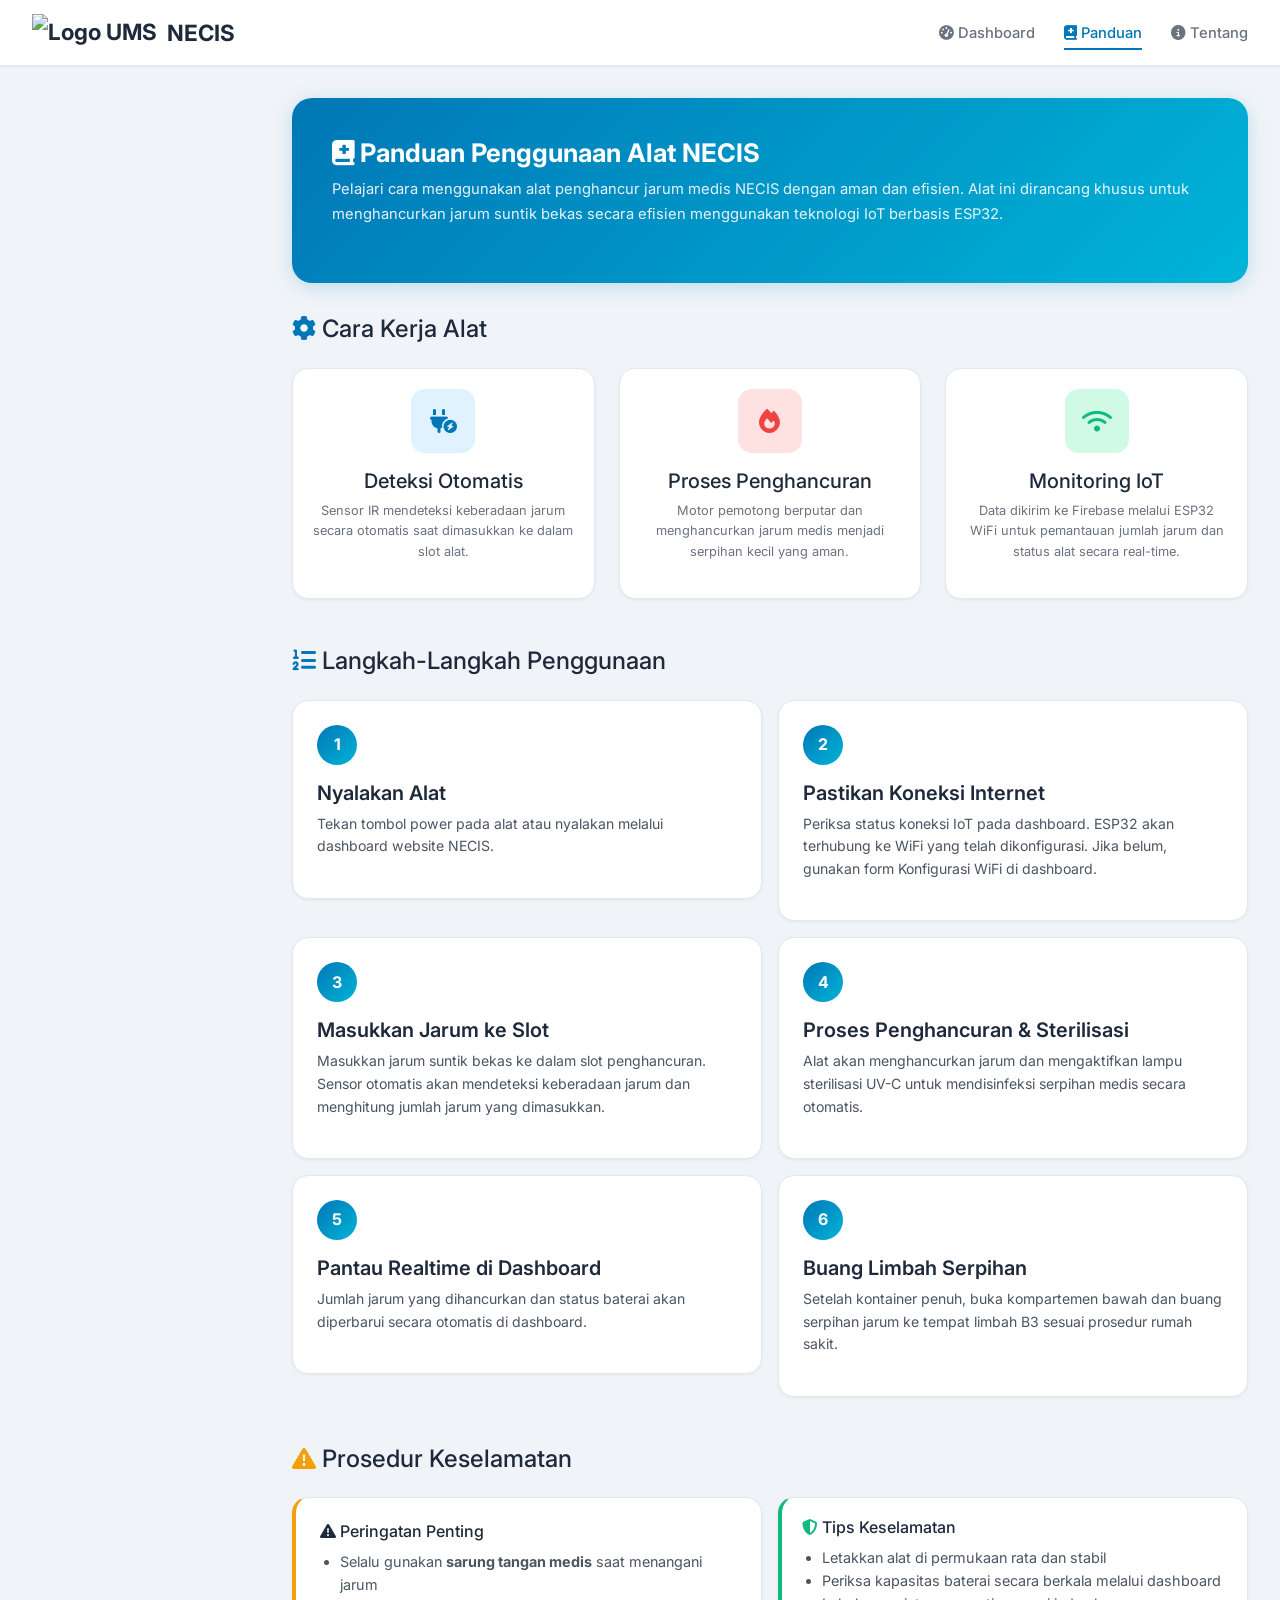
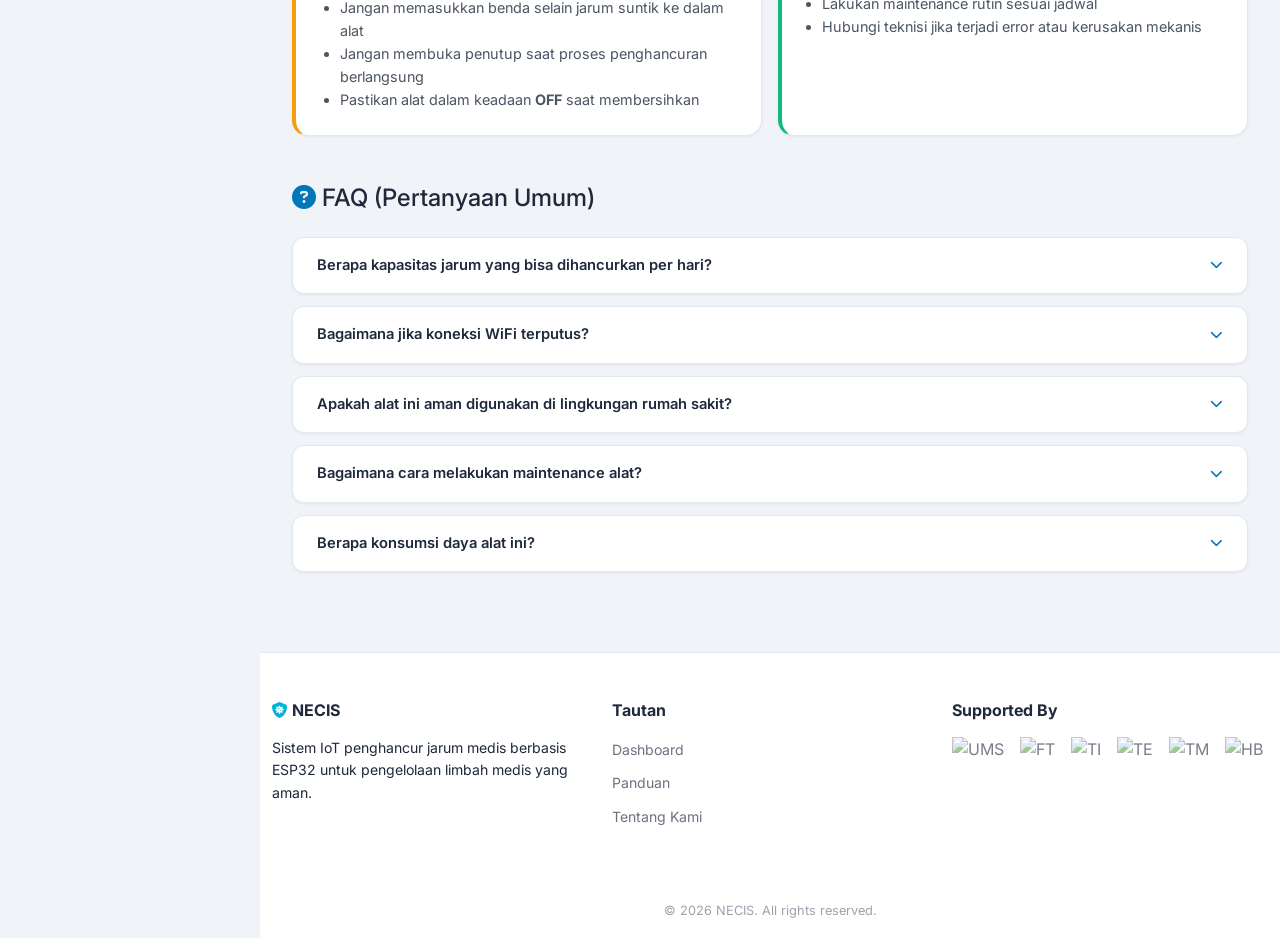
==== panduan.html @ d85d288e "Initial commit - NECIS IoT Dashboard PKM-KC UMS 2026" ====
<!DOCTYPE html>
<html lang="id">

<head>
    <meta charset="UTF-8">
    <meta name="viewport" content="width=device-width, initial-scale=1.0">
    <meta name="description" content="NECIS — Panduan penggunaan alat penghancur jarum medis.">
    <title>Panduan Penggunaan — NECIS</title>
    <link href="https://cdn.jsdelivr.net/npm/bootstrap@5.3.3/dist/css/bootstrap.min.css" rel="stylesheet">
    <link href="https://cdnjs.cloudflare.com/ajax/libs/font-awesome/6.5.1/css/all.min.css" rel="stylesheet">
    <link href="css/style.css" rel="stylesheet">
</head>

<body>

    <!-- NAVBAR -->
    <nav class="sg-navbar">
        <a class="sg-brand" href="index.html">
            <img src="assets/logo ums.webp" alt="Logo UMS" class="logo-ums">
            NECIS
        </a>
        <button class="sg-hamburger" id="mobileNavToggle"><i class="fa-solid fa-bars"></i></button>
        <ul class="sg-nav-links">
            <li><a href="index.html"><i class="fa-solid fa-gauge-high"></i> Dashboard</a></li>
            <li><a href="panduan.html" class="active"><i class="fa-solid fa-book-medical"></i> Panduan</a></li>
            <li><a href="tentang.html"><i class="fa-solid fa-circle-info"></i> Tentang</a></li>
        </ul>
    </nav>

    <main class="sg-main-full">

        <!-- Hero -->
        <div class="hero-section">
            <h2><i class="fa-solid fa-book-medical"></i> Panduan Penggunaan Alat NECIS</h2>
            <p>Pelajari cara menggunakan alat penghancur jarum medis NECIS dengan aman dan efisien. Alat ini
                dirancang khusus untuk menghancurkan jarum suntik bekas secara efisien menggunakan teknologi IoT
                berbasis ESP32.</p>
        </div>

        <!-- How It Works -->
        <section class="mb-5">
            <h4 class="mb-4"><i class="fa-solid fa-gear" style="color:var(--primary);"></i> Cara Kerja Alat</h4>
            <div class="row g-4">
                <div class="col-md-4">
                    <div class="sg-card text-center h-100 observe-animate">
                        <div class="stat-icon blue mx-auto mb-3" style="width:64px;height:64px;font-size:1.5rem;"><i
                                class="fa-solid fa-plug-circle-bolt"></i></div>
                        <h5>Deteksi Otomatis</h5>
                        <p class="stat-label">Sensor IR mendeteksi keberadaan jarum secara otomatis saat dimasukkan ke
                            dalam slot alat.</p>
                    </div>
                </div>
                <div class="col-md-4">
                    <div class="sg-card text-center h-100 observe-animate">
                        <div class="stat-icon red mx-auto mb-3" style="width:64px;height:64px;font-size:1.5rem;"><i
                                class="fa-solid fa-fire"></i></div>
                        <h5>Proses Penghancuran</h5>
                        <p class="stat-label">Motor pemotong berputar dan menghancurkan jarum medis menjadi serpihan
                            kecil yang aman.</p>
                    </div>
                </div>
                <div class="col-md-4">
                    <div class="sg-card text-center h-100 observe-animate">
                        <div class="stat-icon green mx-auto mb-3" style="width:64px;height:64px;font-size:1.5rem;"><i
                                class="fa-solid fa-wifi"></i></div>
                        <h5>Monitoring IoT</h5>
                        <p class="stat-label">Data dikirim ke Firebase melalui ESP32 WiFi untuk pemantauan jumlah jarum
                            dan status alat secara real-time.</p>
                    </div>
                </div>
            </div>
        </section>

        <!-- Step by Step -->
        <section class="mb-5">
            <h4 class="mb-4"><i class="fa-solid fa-list-ol" style="color:var(--primary);"></i> Langkah-Langkah
                Penggunaan</h4>
            <div class="row g-3">
                <div class="col-lg-6">
                    <div class="step-card observe-animate">
                        <div class="step-number">1</div>
                        <h5>Nyalakan Alat</h5>
                        <p>Tekan tombol power pada alat atau nyalakan melalui dashboard website NECIS.</p>
                    </div>
                </div>
                <div class="col-lg-6">
                    <div class="step-card observe-animate">
                        <div class="step-number">2</div>
                        <h5>Pastikan Koneksi Internet</h5>
                        <p>Periksa status koneksi IoT pada dashboard. ESP32 akan terhubung ke WiFi yang telah
                            dikonfigurasi.
                            Jika belum, gunakan form Konfigurasi WiFi di dashboard.</p>
                    </div>
                </div>
                <div class="col-lg-6">
                    <div class="step-card observe-animate">
                        <div class="step-number">3</div>
                        <h5>Masukkan Jarum ke Slot</h5>
                        <p>Masukkan jarum suntik bekas ke dalam slot penghancuran. Sensor otomatis akan mendeteksi
                            keberadaan jarum dan menghitung jumlah jarum yang dimasukkan.</p>
                    </div>
                </div>
                <div class="col-lg-6">
                    <div class="step-card observe-animate">
                        <div class="step-number">4</div>
                        <h5>Proses Penghancuran & Sterilisasi</h5>
                        <p>Alat akan menghancurkan jarum dan mengaktifkan lampu sterilisasi UV-C untuk mendisinfeksi serpihan medis secara otomatis.</p>
                    </div>
                </div>
                <div class="col-lg-6">
                    <div class="step-card observe-animate">
                        <div class="step-number">5</div>
                        <h5>Pantau Realtime di Dashboard</h5>
                        <p>Jumlah jarum yang dihancurkan dan status baterai akan diperbarui secara otomatis di
                            dashboard.</p>
                    </div>
                </div>
                <div class="col-lg-6">
                    <div class="step-card observe-animate">
                        <div class="step-number">6</div>
                        <h5>Buang Limbah Serpihan</h5>
                        <p>Setelah kontainer penuh, buka kompartemen bawah dan buang serpihan jarum ke tempat limbah B3
                            sesuai prosedur rumah sakit.</p>
                    </div>
                </div>
            </div>
        </section>

        <!-- Safety -->
        <section class="mb-5">
            <h4 class="mb-4"><i class="fa-solid fa-triangle-exclamation" style="color:var(--warning);"></i> Prosedur
                Keselamatan</h4>
            <div class="row g-3">
                <div class="col-md-6">
                    <div class="safety-card h-100 observe-animate">
                        <h5 style="font-size:1rem;"><i class="fa-solid fa-exclamation-triangle"></i> Peringatan Penting
                        </h5>
                        <ul style="color:var(--gray-600);font-size:.9rem;margin:0;padding-left:20px;">
                            <li>Selalu gunakan <strong>sarung tangan medis</strong> saat menangani jarum</li>
                            <li>Jangan memasukkan benda selain jarum suntik ke dalam alat</li>
                            <li>Jangan membuka penutup saat proses penghancuran berlangsung</li>
                            <li>Pastikan alat dalam keadaan <strong>OFF</strong> saat membersihkan</li>
                        </ul>
                    </div>
                </div>
                <div class="col-md-6">
                    <div class="sg-card h-100 observe-animate" style="border-left:4px solid var(--success);">
                        <h5 style="font-size:1rem;"><i class="fa-solid fa-shield-halved"
                                style="color:var(--success);"></i> Tips Keselamatan</h5>
                        <ul style="color:var(--gray-600);font-size:.9rem;margin:0;padding-left:20px;">
                            <li>Letakkan alat di permukaan rata dan stabil</li>
                            <li>Periksa kapasitas baterai secara berkala melalui dashboard</li>
                            <li>Lakukan maintenance rutin sesuai jadwal</li>
                            <li>Hubungi teknisi jika terjadi error atau kerusakan mekanis</li>
                        </ul>
                    </div>
                </div>
            </div>
        </section>

        <!-- FAQ -->
        <section class="mb-5">
            <h4 class="mb-4"><i class="fa-solid fa-circle-question" style="color:var(--primary);"></i> FAQ (Pertanyaan
                Umum)</h4>
            <div id="faqContainer">
                <div class="faq-item observe-animate">
                    <button class="faq-question" onclick="toggleFaq(this)">
                        Berapa kapasitas jarum yang bisa dihancurkan per hari?
                        <i class="fa-solid fa-chevron-down"></i>
                    </button>
                    <div class="faq-answer">
                        Lorem ipsum dolor sit amet, consectetur adipiscing elit. Sed do eiusmod tempor incididunt ut labore et dolore magna aliqua. Ut enim ad minim veniam, quis nostrud exercitation ullamco laboris nisi ut aliquip ex ea commodo consequat.
                    </div>
                </div>
                <div class="faq-item observe-animate">
                    <button class="faq-question" onclick="toggleFaq(this)">
                        Bagaimana jika koneksi WiFi terputus?
                        <i class="fa-solid fa-chevron-down"></i>
                    </button>
                    <div class="faq-answer">
                        Lorem ipsum dolor sit amet, consectetur adipiscing elit. Duis aute irure dolor in reprehenderit in voluptate velit esse cillum dolore eu fugiat nulla pariatur. Excepteur sint occaecat cupidatat non proident.
                    </div>
                </div>
                <div class="faq-item observe-animate">
                    <button class="faq-question" onclick="toggleFaq(this)">
                        Apakah alat ini aman digunakan di lingkungan rumah sakit?
                        <i class="fa-solid fa-chevron-down"></i>
                    </button>
                    <div class="faq-answer">
                        Lorem ipsum dolor sit amet, consectetur adipiscing elit. Excepteur sint occaecat cupidatat non proident, sunt in culpa qui officia deserunt mollit anim id est laborum. Sed ut perspiciatis unde omnis iste natus error.
                    </div>
                </div>
                <div class="faq-item observe-animate">
                    <button class="faq-question" onclick="toggleFaq(this)">
                        Bagaimana cara melakukan maintenance alat?
                        <i class="fa-solid fa-chevron-down"></i>
                    </button>
                    <div class="faq-answer">
                        Lorem ipsum dolor sit amet, consectetur adipiscing elit. Ut enim ad minim veniam, quis nostrud exercitation ullamco laboris nisi ut aliquip ex ea commodo consequat. Duis aute irure dolor in reprehenderit.
                    </div>
                </div>
                <div class="faq-item observe-animate">
                    <button class="faq-question" onclick="toggleFaq(this)">
                        Berapa konsumsi daya alat ini?
                        <i class="fa-solid fa-chevron-down"></i>
                    </button>
                    <div class="faq-answer">
                        Lorem ipsum dolor sit amet, consectetur adipiscing elit. Integer nec odio. Praesent libero. Sed cursus ante dapibus diam. Sed nisi. Nulla quis sem at nibh elementum imperdiet. Duis sagittis ipsum.
                    </div>
                </div>
            </div>
        </section>

    </main>

    <!-- Footer -->
    <footer class="sg-footer">
        <div class="container">
            <div class="row">
                <div class="col-lg-4 mb-4">
                    <h5><i class="fa-solid fa-shield-virus" style="color:var(--accent);"></i> NECIS</h5>
                    <p style="font-size:.88rem;">Sistem IoT penghancur jarum medis berbasis ESP32 untuk
                        pengelolaan limbah medis yang aman.</p>
                </div>
                <div class="col-lg-4 mb-4">
                    <h5>Tautan</h5>
                    <ul class="footer-links">
                        <li><a href="index.html">Dashboard</a></li>
                        <li><a href="panduan.html">Panduan</a></li>
                        <li><a href="tentang.html">Tentang Kami</a></li>
                    </ul>
                </div>
                <div class="col-lg-4 mb-4">
                    <h5>Supported By</h5>
                    <div class="sponsor-logos">
                        <img src="assets/logo ums.webp" alt="UMS" class="sponsor-logo">
                        <img src="assets/LOGO FT.jpeg" alt="FT" class="sponsor-logo">
                        <img src="assets/TI LOGO CROP.jpeg" alt="TI" class="sponsor-logo">
                        <img src="assets/TE LOGO CROP.jpeg" alt="TE" class="sponsor-logo">
                        <img src="assets/LOGO TM.jpeg" alt="TM" class="sponsor-logo">
                        <img src="assets/LOGO HB.png" alt="HB" class="sponsor-logo">
                    </div>
                </div>
            </div>
        </div>
        <div class="footer-bottom">&copy; 2026 NECIS. All rights reserved.</div>
    </footer>

    <!-- Scripts -->
    <script src="https://cdn.jsdelivr.net/npm/bootstrap@5.3.3/dist/js/bootstrap.bundle.min.js"></script>
    <script src="js/app.js"></script>
    <script>
        function toggleFaq(btn) {
            const answer = btn.nextElementSibling;
            answer.style.display = answer.style.display === 'block' ? 'none' : 'block';
            const icon = btn.querySelector('i');
            if (icon) icon.classList.toggle('fa-chevron-down');
            if (icon) icon.classList.toggle('fa-chevron-up');
        }
        // Inisialisasi tampilan FAQ
        document.querySelectorAll('.faq-answer').forEach(ans => ans.style.display = 'none');
    </script>

    <!-- Live Auto-Reload Script -->
    <script>
        (function() {
            let lastModified = null;
            setInterval(() => {
                fetch(window.location.href, { method: 'HEAD', cache: 'no-store' })
                    .then(res => {
                        const modified = res.headers.get('Last-Modified') || res.headers.get('ETag');
                        if (lastModified && modified && lastModified !== modified) {
                            window.location.reload();
                        }
                        lastModified = modified;
                    })
                    .catch(() => {});
            }, 1000);
        })();
    </script>
</body>

</html>
---- css/style.css ----
@import url('https://fonts.googleapis.com/css2?family=Inter:wght@400;500;600;700&display=swap');

:root {
    --primary: #0077b6;
    --primary-light: #e0f2fe;
    --primary-dark: #005a8c;
    --accent: #00b4d8;
    --accent-light: #caf0f8;
    --green: #10b981;
    --green-light: #d1fae5;
    --dark: #1e293b;
    --gray-900: #111827;
    --gray-700: #374151;
    --gray-600: #4b5563;
    --gray-500: #6b7280;
    --gray-400: #9ca3af;
    --gray-300: #d1d5db;
    --gray-200: #e5e7eb;
    --gray-100: #f3f4f6;
    --gray-50: #f9fafb;
    --white: #ffffff;
    --success: #10b981;
    --warning: #f59e0b;
    --danger: #ef4444;
    --info: #3b82f6;
    --bg-body: #f0f4f8;
    --bg-card: #ffffff;
    --bg-sidebar: #ffffff;
    --bg-navbar: #ffffff;
    --border-color: #e2e8f0;
    --text-primary: #1e293b;
    --text-secondary: #64748b;
    --shadow-sm: 0 1px 3px rgba(0, 0, 0, 0.06);
    --shadow-md: 0 4px 12px rgba(0, 0, 0, 0.08);
    --shadow-lg: 0 8px 24px rgba(0, 0, 0, 0.1);
}

* {
    margin: 0;
    padding: 0;
    box-sizing: border-box;
}

body {
    font-family: 'Inter', system-ui, -apple-system, BlinkMacSystemFont, 'Segoe UI', Roboto, sans-serif;
    background: var(--bg-body);
    color: var(--text-primary);
    line-height: 1.6;
}

/* ========== Navbar ========== */
.sg-navbar {
    background: var(--bg-navbar);
    padding: 0.85rem 2rem;
    display: flex;
    justify-content: space-between;
    align-items: center;
    border-bottom: 1px solid var(--border-color);
    position: sticky;
    top: 0;
    z-index: 1030;
    box-shadow: var(--shadow-sm);
}

.sg-brand {
    font-size: 1.4rem;
    font-weight: 700;
    color: var(--dark);
    text-decoration: none;
    display: flex;
    align-items: center;
    gap: 10px;
}

.logo-ums {
    height: 38px;
    width: auto;
}

.brand-accent {
    color: var(--primary);
}

.sg-nav-links {
    display: flex;
    list-style: none;
    gap: 1.8rem;
    margin: 0;
    padding: 0;
}

.sg-nav-links a {
    color: var(--gray-500);
    text-decoration: none;
    font-weight: 500;
    font-size: 0.92rem;
    transition: color 0.3s;
    padding: 6px 0;
}

.sg-nav-links a:hover {
    color: var(--primary);
}

.sg-nav-links a.active {
    color: var(--primary);
    border-bottom: 2px solid var(--primary);
}

.sg-hamburger {
    display: none;
    background: none;
    border: none;
    color: var(--dark);
    font-size: 1.5rem;
    cursor: pointer;
}

/* ========== Sidebar ========== */
.sg-sidebar {
    position: fixed;
    left: 0;
    top: 62px;
    width: 260px;
    height: calc(100vh - 62px);
    background: var(--bg-sidebar);
    border-right: 1px solid var(--border-color);
    padding: 1.5rem 0;
    overflow-y: auto;
    transition: transform 0.3s ease;
    z-index: 1031;
}

.sidebar-header {
    padding: 0.5rem 1.5rem;
    font-size: 0.7rem;
    text-transform: uppercase;
    letter-spacing: 1.5px;
    color: var(--gray-400);
    font-weight: 600;
}

.sidebar-menu {
    list-style: none;
    padding: 0;
    margin: 0;
}

.sidebar-menu li a {
    display: flex;
    align-items: center;
    gap: 12px;
    padding: 0.7rem 1.5rem;
    color: var(--gray-600);
    text-decoration: none;
    font-size: 0.88rem;
    font-weight: 500;
    transition: all 0.2s;
    border-left: 3px solid transparent;
}

.sidebar-menu li a:hover {
    background: var(--primary-light);
    color: var(--primary);
    border-left-color: var(--primary);
}

.sidebar-menu li a.active {
    background: var(--primary-light);
    color: var(--primary);
    border-left-color: var(--primary);
    font-weight: 600;
}

.sidebar-divider {
    height: 1px;
    background: var(--border-color);
    margin: 1rem 0;
}

/* ========== Main Content ========== */
.sg-main {
    margin-left: 260px;
    padding: 2rem;
}

.sg-main-full {
    margin-left: 260px;
    padding: 2rem;
}

.page-header {
    margin-bottom: 2rem;
}

.page-header h1 {
    font-size: 1.6rem;
    font-weight: 700;
    color: var(--dark);
}

.page-header p {
    color: var(--gray-500);
    font-size: 0.9rem;
    margin-top: 4px;
}

/* ========== Hero Section ========== */
.hero-section {
    background: linear-gradient(135deg, var(--primary) 0%, var(--accent) 100%);
    color: var(--white);
    border-radius: 20px;
    padding: 2.5rem;
    margin-bottom: 2rem;
    box-shadow: 0 4px 20px rgba(0, 119, 182, 0.2);
}

.hero-section h2 {
    font-size: 1.6rem;
    font-weight: 700;
    margin-bottom: 0.5rem;
}

.hero-section p {
    font-size: 0.92rem;
    opacity: 0.9;
    line-height: 1.7;
}

/* ========== Cards ========== */
.sg-card {
    background: var(--bg-card);
    border-radius: 16px;
    padding: 1.25rem;
    border: 1px solid var(--border-color);
    box-shadow: var(--shadow-sm);
    transition: box-shadow 0.2s, transform 0.2s;
}

.sg-card:hover {
    box-shadow: var(--shadow-md);
    transform: translateY(-2px);
}

.sg-card-header {
    font-size: 0.78rem;
    text-transform: uppercase;
    letter-spacing: 1px;
    color: var(--gray-400);
    margin-bottom: 1rem;
    font-weight: 600;
}

.stat-icon {
    width: 48px;
    height: 48px;
    border-radius: 14px;
    display: flex;
    align-items: center;
    justify-content: center;
    font-size: 1.3rem;
}

.stat-icon.blue {
    background: var(--primary-light);
    color: var(--primary);
}

.stat-icon.cyan {
    background: var(--accent-light);
    color: var(--accent);
}

.stat-icon.green {
    background: var(--green-light);
    color: var(--green);
}

.stat-icon.red {
    background: #fee2e2;
    color: var(--danger);
}

.stat-value {
    font-size: 1.8rem;
    font-weight: 700;
    line-height: 1.2;
    color: var(--dark);
}

.stat-label {
    font-size: 0.8rem;
    color: var(--gray-500);
}

/* ========== Progress Bar ========== */
.sg-progress {
    background: var(--gray-200);
    border-radius: 10px;
    height: 8px;
    overflow: hidden;
}

.sg-progress-bar {
    height: 100%;
    background: linear-gradient(90deg, var(--primary), var(--accent));
    border-radius: 10px;
    width: 0%;
    transition: width 0.5s ease;
}

/* ========== Badge Status ========== */
.badge-status {
    display: inline-flex;
    align-items: center;
    gap: 6px;
    padding: 4px 14px;
    border-radius: 20px;
    font-size: 0.75rem;
    font-weight: 600;
}

.badge-status.online {
    background: var(--green-light);
    color: var(--green);
}

.badge-status.offline {
    background: #fee2e2;
    color: var(--danger);
}

.dot {
    width: 8px;
    height: 8px;
    border-radius: 50%;
    background: currentColor;
    display: inline-block;
}

/* ========== Control Panel ========== */
.control-panel {
    background: var(--bg-card);
    border-radius: 16px;
    padding: 1.25rem;
    border: 1px solid var(--border-color);
    box-shadow: var(--shadow-sm);
}

/* ========== Toggle Switch ========== */
.sg-toggle {
    position: relative;
    display: inline-block;
    width: 52px;
    height: 28px;
}

.sg-toggle input {
    opacity: 0;
    width: 0;
    height: 0;
}

.slider {
    position: absolute;
    cursor: pointer;
    top: 0;
    left: 0;
    right: 0;
    bottom: 0;
    background-color: var(--gray-300);
    transition: 0.3s;
    border-radius: 34px;
}

.slider:before {
    position: absolute;
    content: "";
    height: 22px;
    width: 22px;
    left: 3px;
    bottom: 3px;
    background-color: white;
    transition: 0.3s;
    border-radius: 50%;
    box-shadow: 0 2px 4px rgba(0, 0, 0, 0.15);
}

input:checked + .slider {
    background-color: var(--primary);
}

input:checked + .slider:before {
    transform: translateX(24px);
}

.voltage-display {
    font-size: 1.5rem;
    font-weight: 700;
    color: var(--primary);
}

/* ========== Buttons ========== */
.btn-sg {
    padding: 8px 20px;
    border-radius: 10px;
    font-weight: 600;
    border: none;
    transition: all 0.3s;
    font-size: 0.88rem;
    cursor: pointer;
}

.btn-sg-primary {
    background: var(--primary);
    color: var(--white);
}

.btn-sg-primary:hover {
    background: var(--primary-dark);
    box-shadow: 0 4px 12px rgba(0, 119, 182, 0.3);
}

.btn-sg-outline {
    background: transparent;
    border: 1px solid var(--gray-300);
    color: var(--gray-600);
}

.btn-sg-outline:hover {
    background: var(--gray-100);
    border-color: var(--primary);
    color: var(--primary);
}

/* ========== Form Controls ========== */
.form-control {
    background: var(--gray-50);
    border: 1px solid var(--border-color);
    color: var(--text-primary);
    border-radius: 10px;
    padding: 10px 14px;
    font-size: 0.9rem;
}

.form-control:focus {
    background: var(--white);
    color: var(--text-primary);
    border-color: var(--primary);
    box-shadow: 0 0 0 3px rgba(0, 119, 182, 0.15);
}

.form-control::placeholder {
    color: var(--gray-400);
}

.form-label {
    font-size: 0.85rem;
    font-weight: 600;
    color: var(--gray-600);
}

/* ========== Tables ========== */
.table {
    color: var(--text-primary);
}

.table thead th {
    border-bottom-color: var(--border-color);
    color: var(--gray-500);
    font-weight: 600;
}

.table tbody td {
    border-bottom-color: var(--gray-100);
}

.table-hover tbody tr:hover {
    background: var(--gray-50);
}

/* ========== Footer ========== */
.sg-footer {
    background: var(--white);
    padding: 3rem 0 1rem;
    border-top: 1px solid var(--border-color);
    margin-left: 260px;
}

.sg-footer h5 {
    color: var(--dark);
    font-weight: 700;
    font-size: 1rem;
    margin-bottom: 1rem;
}

.footer-links {
    list-style: none;
    padding: 0;
}

.footer-links li {
    margin-bottom: 0.5rem;
}

.footer-links a {
    color: var(--gray-500);
    text-decoration: none;
    font-size: 0.88rem;
}

.footer-links a:hover {
    color: var(--primary);
}

.sponsor-logos {
    display: flex;
    flex-wrap: wrap;
    gap: 1rem;
    align-items: center;
}

.sponsor-logo {
    height: 40px;
    width: auto;
    opacity: 0.6;
    transition: opacity 0.3s;
}

.sponsor-logo:hover {
    opacity: 1;
}

.footer-bottom {
    text-align: center;
    padding-top: 2rem;
    font-size: 0.8rem;
    color: var(--gray-400);
}

/* ========== Responsive ========== */
@media (max-width: 768px) {
    .sg-hamburger {
        display: block;
    }
    .sg-nav-links {
        display: none;
        flex-direction: column;
        position: absolute;
        top: 62px;
        left: 0;
        right: 0;
        background: var(--white);
        padding: 1rem;
        gap: 0.5rem;
        border-bottom: 1px solid var(--border-color);
        box-shadow: var(--shadow-md);
    }
    .sg-sidebar {
        transform: translateX(-100%);
    }
    .sg-sidebar.open {
        transform: translateX(0);
        box-shadow: var(--shadow-lg);
    }
    .sg-main, .sg-main-full, .sg-footer {
        margin-left: 0;
    }
    .page-header h1 {
        font-size: 1.3rem;
    }
}

/* ========== Animations ========== */
.animate-in {
    animation: fadeInUp 0.5s ease forwards;
    opacity: 0;
}

@keyframes fadeInUp {
    from {
        opacity: 0;
        transform: translateY(16px);
    }
    to {
        opacity: 1;
        transform: translateY(0);
    }
}

/* ========== Step Card (Panduan) ========== */
.step-card {
    background: var(--bg-card);
    border-radius: 16px;
    padding: 1.5rem;
    position: relative;
    border: 1px solid var(--border-color);
    box-shadow: var(--shadow-sm);
    transition: box-shadow 0.2s;
}

.step-card:hover {
    box-shadow: var(--shadow-md);
}

.step-number {
    width: 40px;
    height: 40px;
    background: linear-gradient(135deg, var(--primary), var(--accent));
    border-radius: 50%;
    display: flex;
    align-items: center;
    justify-content: center;
    font-weight: 700;
    margin-bottom: 1rem;
    color: var(--white);
    font-size: 1rem;
}

.step-card h5 {
    color: var(--dark);
    font-weight: 600;
    margin-bottom: 0.5rem;
}

.step-card p {
    color: var(--gray-600);
    font-size: 0.88rem;
}

/* ========== Safety Card ========== */
.safety-card {
    background: var(--bg-card);
    border-radius: 16px;
    padding: 1.5rem;
    border: 1px solid var(--border-color);
    border-left: 4px solid var(--warning);
    box-shadow: var(--shadow-sm);
}

.safety-card h5 {
    color: var(--dark);
}

/* ========== Vision/Mission Card (Tentang) ========== */
.vm-card {
    background: var(--bg-card);
    border-radius: 16px;
    padding: 2rem;
    text-align: center;
    border: 1px solid var(--border-color);
    box-shadow: var(--shadow-sm);
}

.vm-card h4 {
    color: var(--dark);
    font-weight: 700;
}

.vm-icon {
    width: 64px;
    height: 64px;
    border-radius: 50%;
    display: flex;
    align-items: center;
    justify-content: center;
    margin: 0 auto 1rem;
    font-size: 1.8rem;
}

/* ========== FAQ (Panduan) ========== */
.faq-item {
    background: var(--bg-card);
    border-radius: 12px;
    margin-bottom: 0.75rem;
    overflow: hidden;
    border: 1px solid var(--border-color);
    box-shadow: var(--shadow-sm);
}

.faq-question {
    width: 100%;
    text-align: left;
    background: none;
    border: none;
    padding: 1rem 1.5rem;
    font-weight: 600;
    font-size: 0.92rem;
    color: var(--dark);
    display: flex;
    justify-content: space-between;
    align-items: center;
    cursor: pointer;
    transition: background 0.2s;
}

.faq-question:hover {
    background: var(--gray-50);
}

.faq-question i {
    color: var(--primary);
    font-size: 0.8rem;
}

.faq-answer {
    padding: 0 1.5rem 1rem 1.5rem;
    color: var(--gray-600);
    font-size: 0.9rem;
    border-top: 1px solid var(--gray-100);
    line-height: 1.7;
}

/* ========== Contact Form (Tentang) ========== */
.contact-form .form-control {
    background: var(--gray-50);
    border: 1px solid var(--border-color);
}

.contact-form .form-control:focus {
    background: var(--white);
    border-color: var(--primary);
}

/* ========== Utility Overrides ========== */
.text-warning { color: var(--warning) !important; }
.text-success { color: var(--success) !important; }
.text-danger { color: var(--danger) !important; }
.text-info { color: var(--info) !important; }

/* ESP32 Status items in control panel */
.control-panel .d-flex span[style*="color:var(--gray-400)"] {
    color: var(--gray-500) !important;
}

.control-panel .d-flex span[style*="color:var(--white)"] {
    color: var(--dark) !important;
}

.control-panel .d-flex span[style*="color:var(--accent)"] {
    color: var(--primary) !important;
}

.control-panel .d-flex span[style*="color:var(--success)"] {
    color: var(--green) !important;
}

/* Input group button override */
.input-group .btn {
    background: var(--gray-100) !important;
    border: 1px solid var(--border-color) !important;
    color: var(--gray-500) !important;
}

.input-group .btn:hover {
    background: var(--gray-200) !important;
    color: var(--primary) !important;
}

/* WiFi status override */
#wifiStatus span {
    font-size: 0.88rem;
}

/* Scrollbar */
::-webkit-scrollbar {
    width: 6px;
}

::-webkit-scrollbar-track {
    background: var(--gray-100);
}

::-webkit-scrollbar-thumb {
    background: var(--gray-300);
    border-radius: 10px;
}

::-webkit-scrollbar-thumb:hover {
    background: var(--gray-400);
}
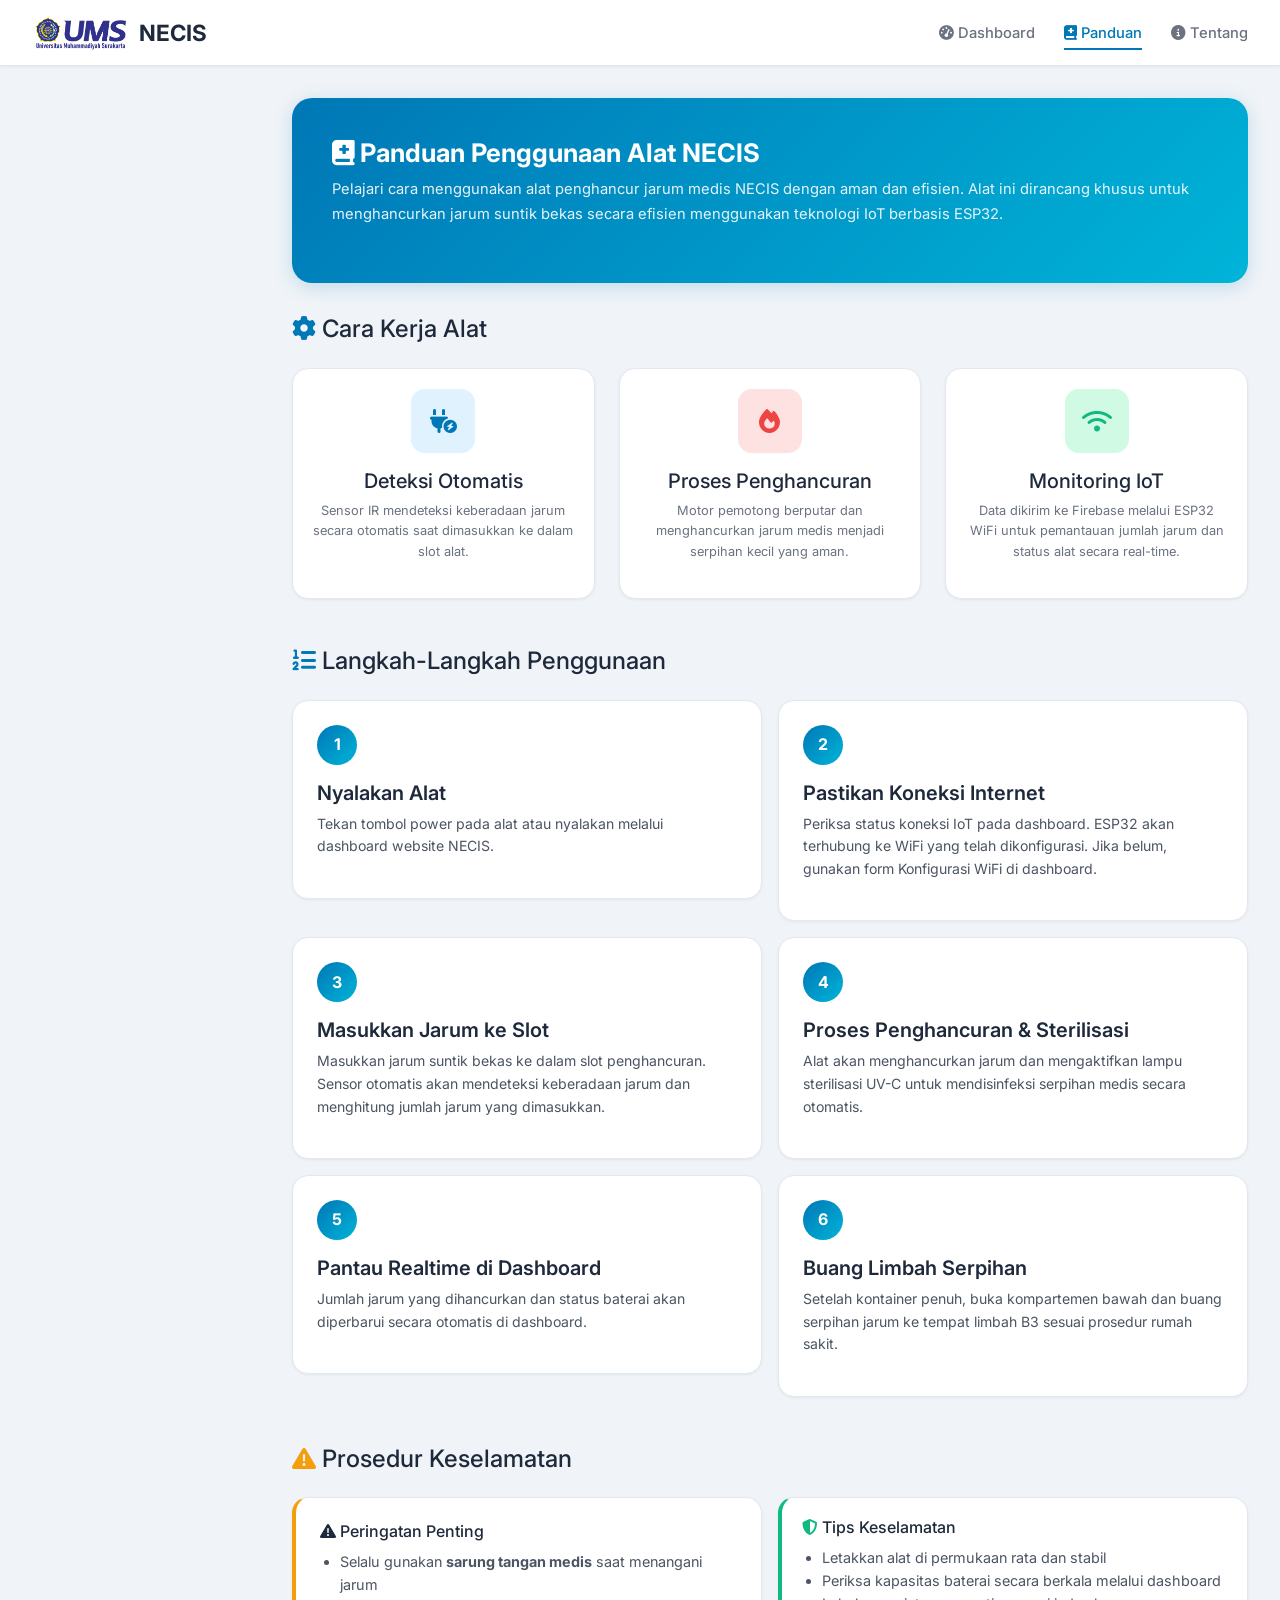
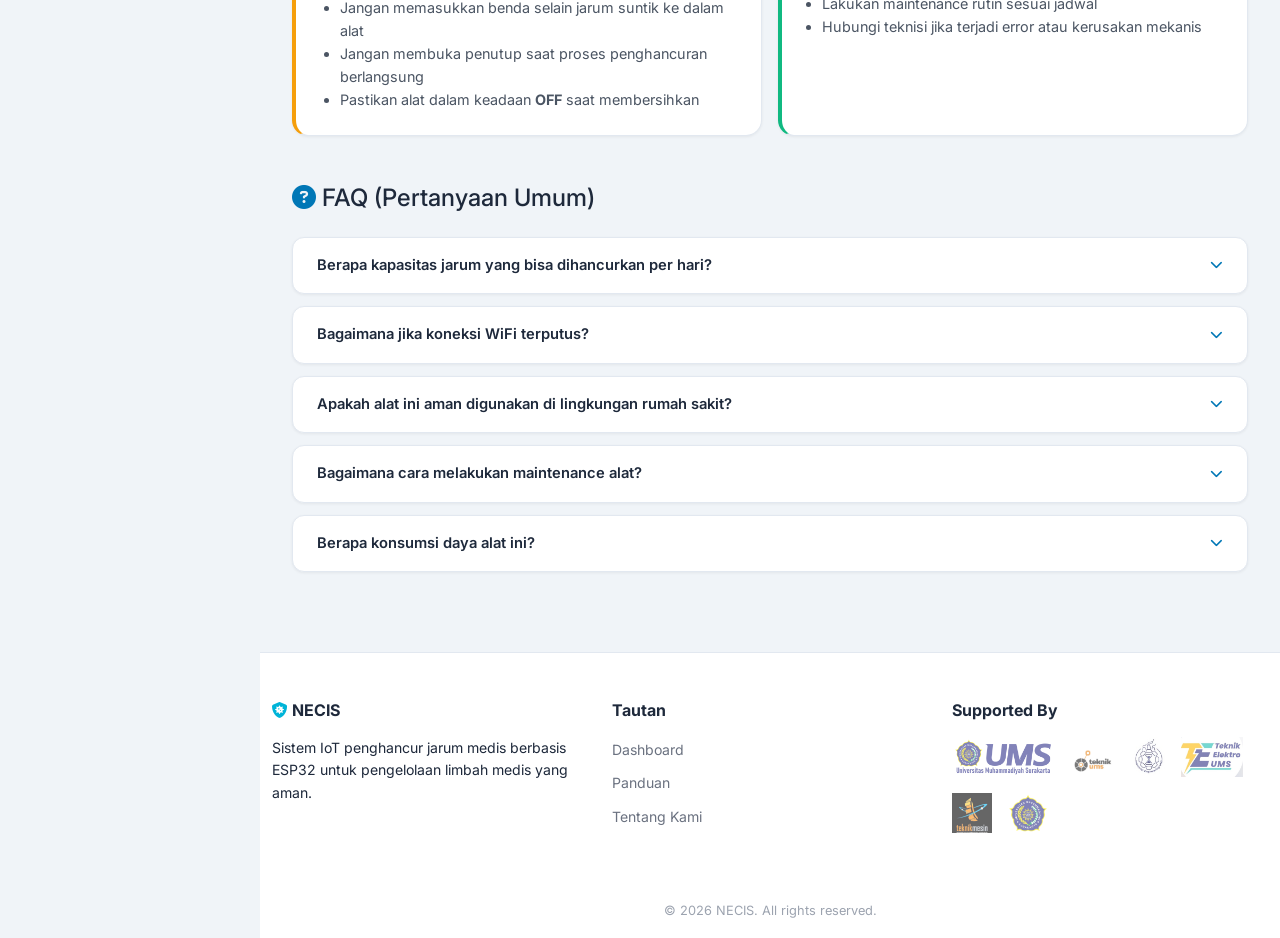
==== commit ff09fd04: "Fix: rename assets (remove spaces), fix logo paths for case-sensitive server" ====
--- a/panduan.html
+++ b/panduan.html
@@ -16,7 +16,7 @@
     <!-- NAVBAR -->
     <nav class="sg-navbar">
         <a class="sg-brand" href="index.html">
-            <img src="assets/logo ums.webp" alt="Logo UMS" class="logo-ums">
+            <img src="assets/logo-ums.webp" alt="Logo UMS" class="logo-ums">
             NECIS
         </a>
         <button class="sg-hamburger" id="mobileNavToggle"><i class="fa-solid fa-bars"></i></button>
@@ -233,12 +233,12 @@
                 <div class="col-lg-4 mb-4">
                     <h5>Supported By</h5>
                     <div class="sponsor-logos">
-                        <img src="assets/logo ums.webp" alt="UMS" class="sponsor-logo">
-                        <img src="assets/LOGO FT.jpeg" alt="FT" class="sponsor-logo">
-                        <img src="assets/TI LOGO CROP.jpeg" alt="TI" class="sponsor-logo">
-                        <img src="assets/TE LOGO CROP.jpeg" alt="TE" class="sponsor-logo">
-                        <img src="assets/LOGO TM.jpeg" alt="TM" class="sponsor-logo">
-                        <img src="assets/LOGO HB.png" alt="HB" class="sponsor-logo">
+                        <img src="assets/logo-ums.webp" alt="UMS" class="sponsor-logo">
+                        <img src="assets/logo-ft.jpeg" alt="FT" class="sponsor-logo">
+                        <img src="assets/logo-ti.jpeg" alt="TI" class="sponsor-logo">
+                        <img src="assets/logo-te.jpeg" alt="TE" class="sponsor-logo">
+                        <img src="assets/logo-tm.jpeg" alt="TM" class="sponsor-logo">
+                        <img src="assets/logo-ums.png" alt="HB" class="sponsor-logo">
                     </div>
                 </div>
             </div>
@@ -280,4 +280,4 @@
     </script>
 </body>
 
-</html>+</html>
